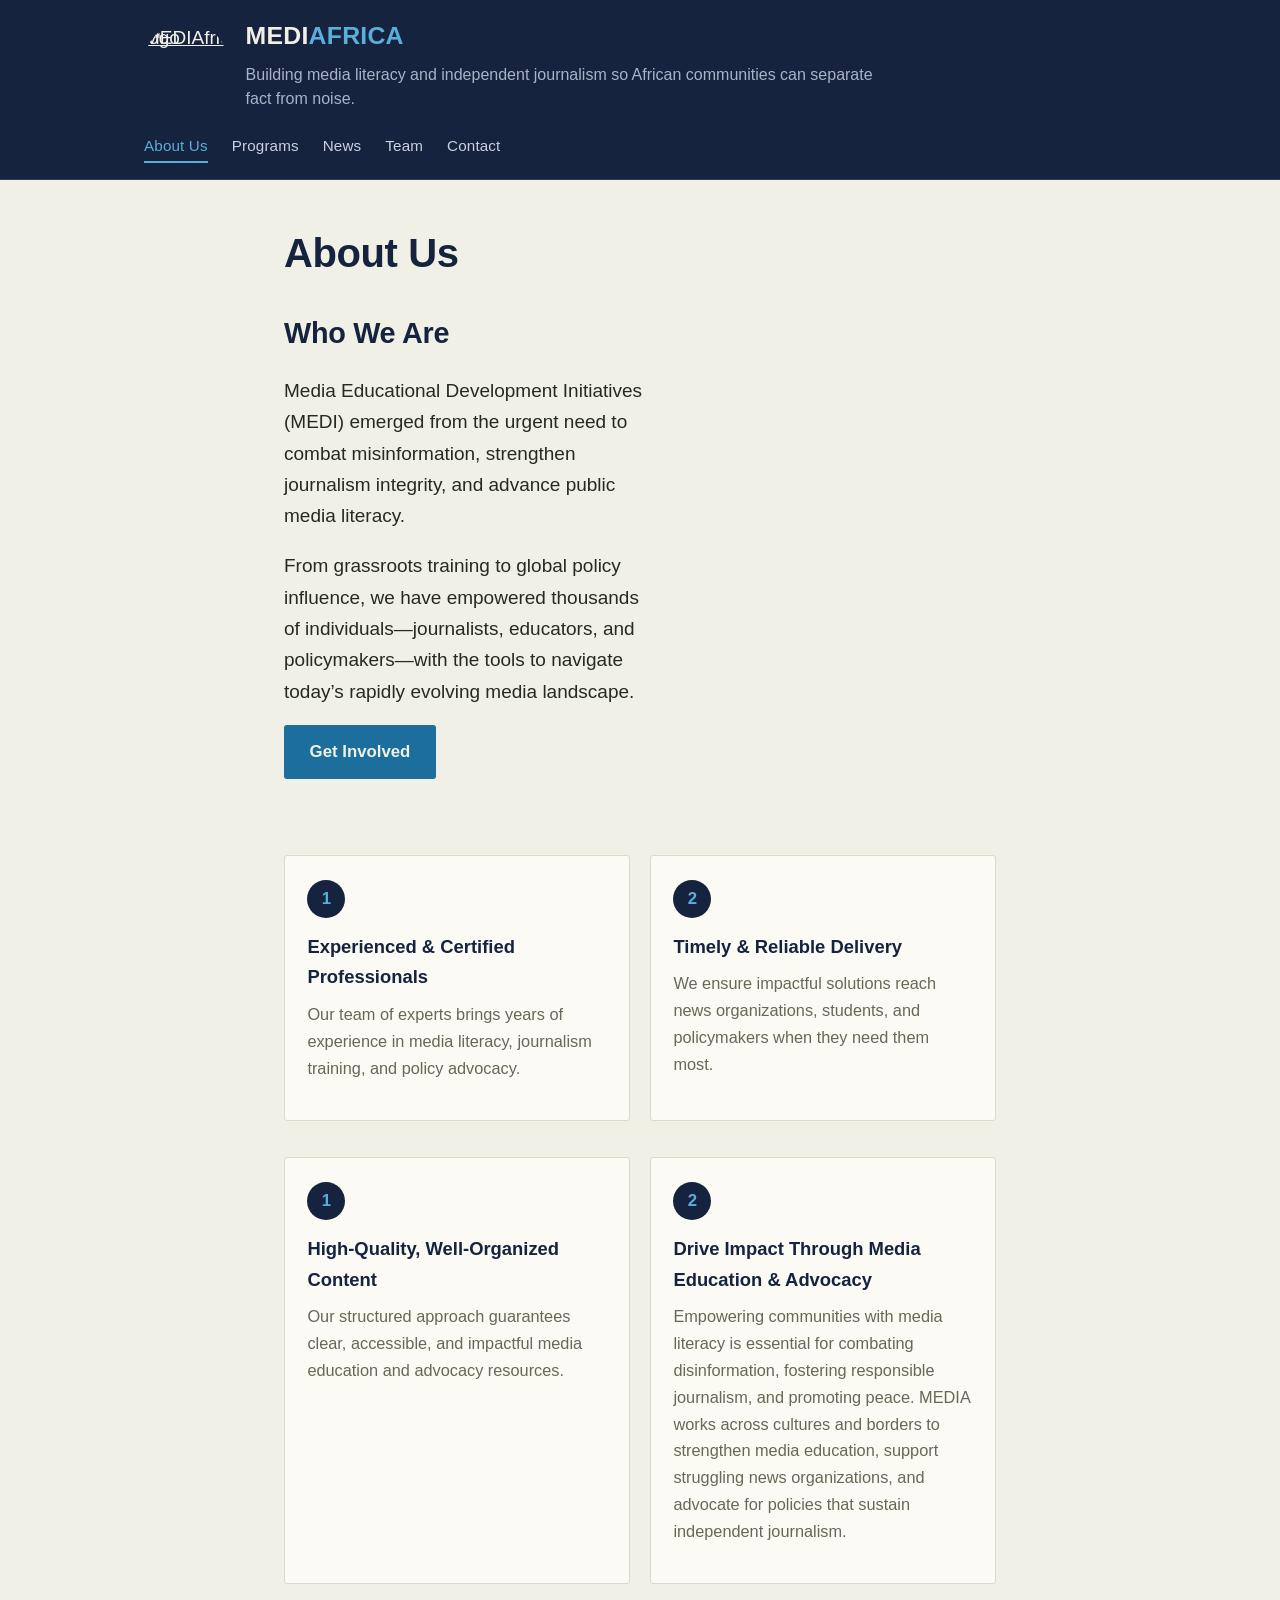
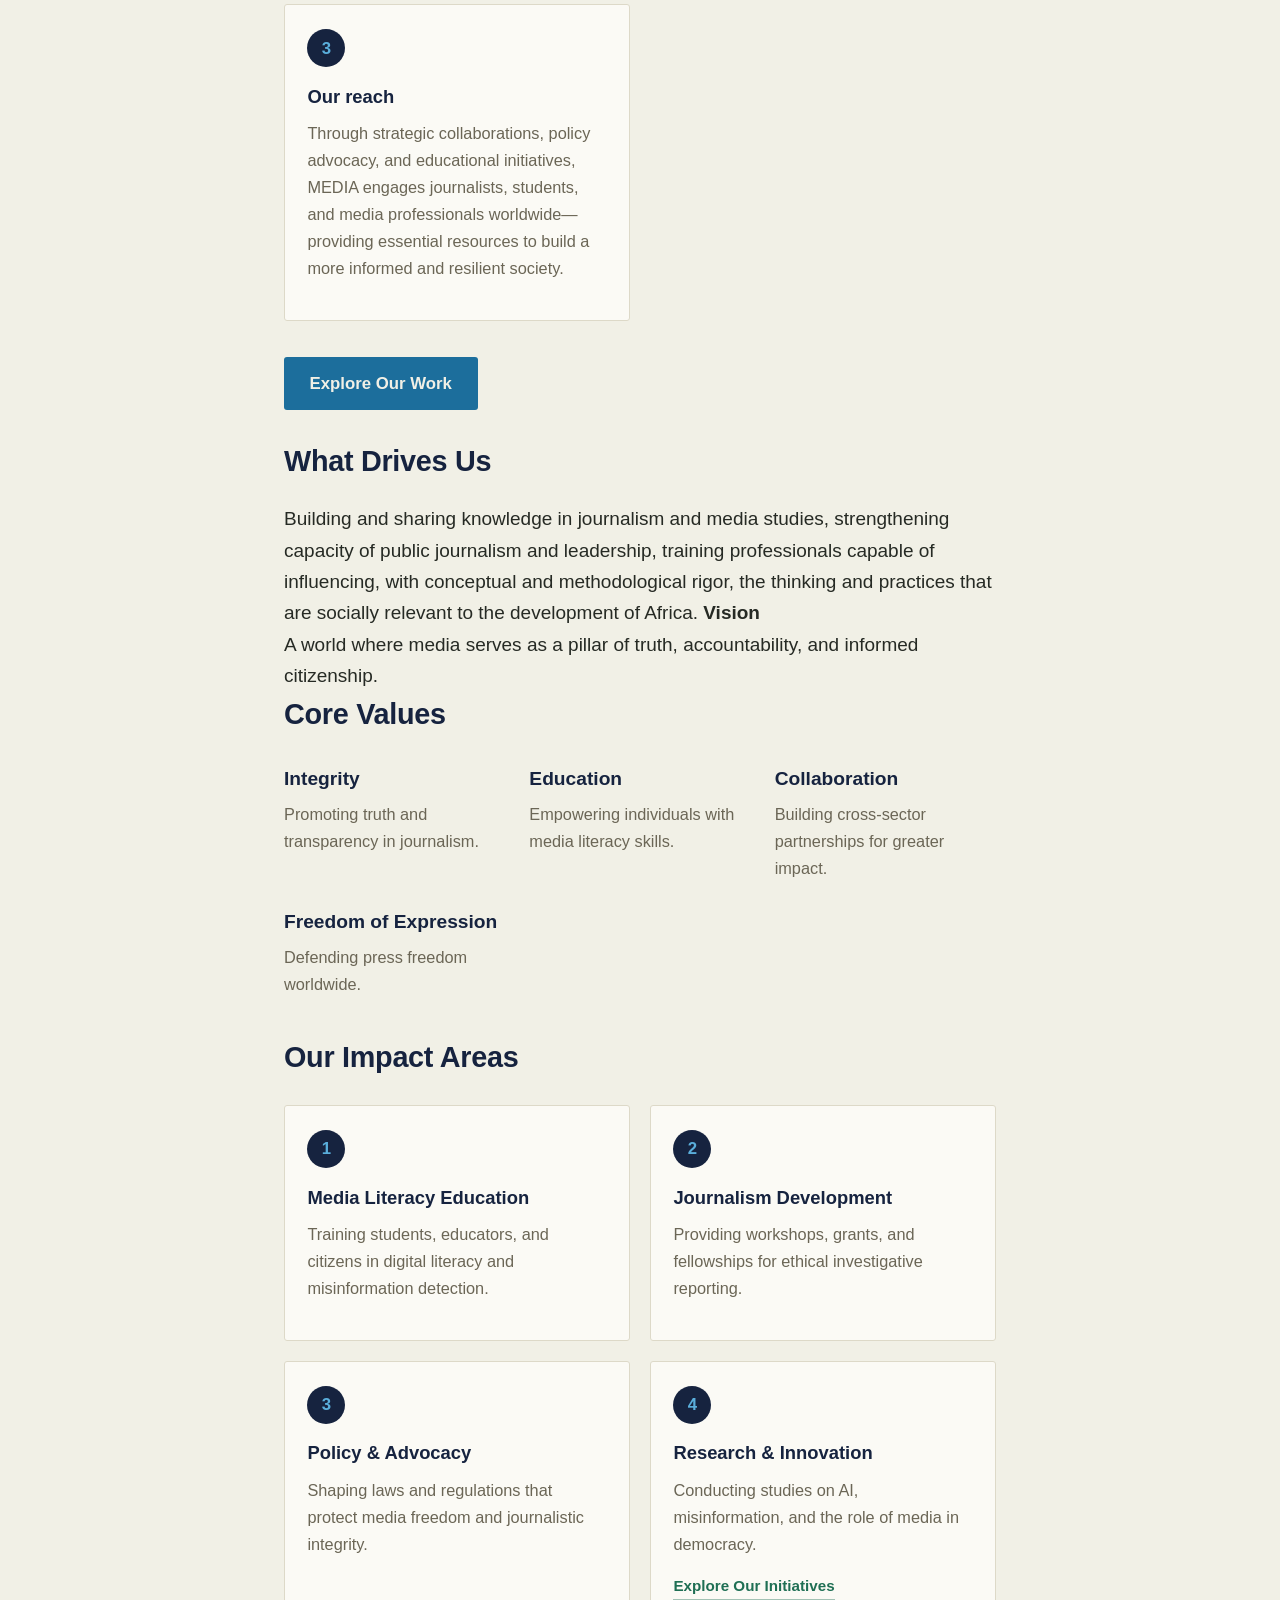
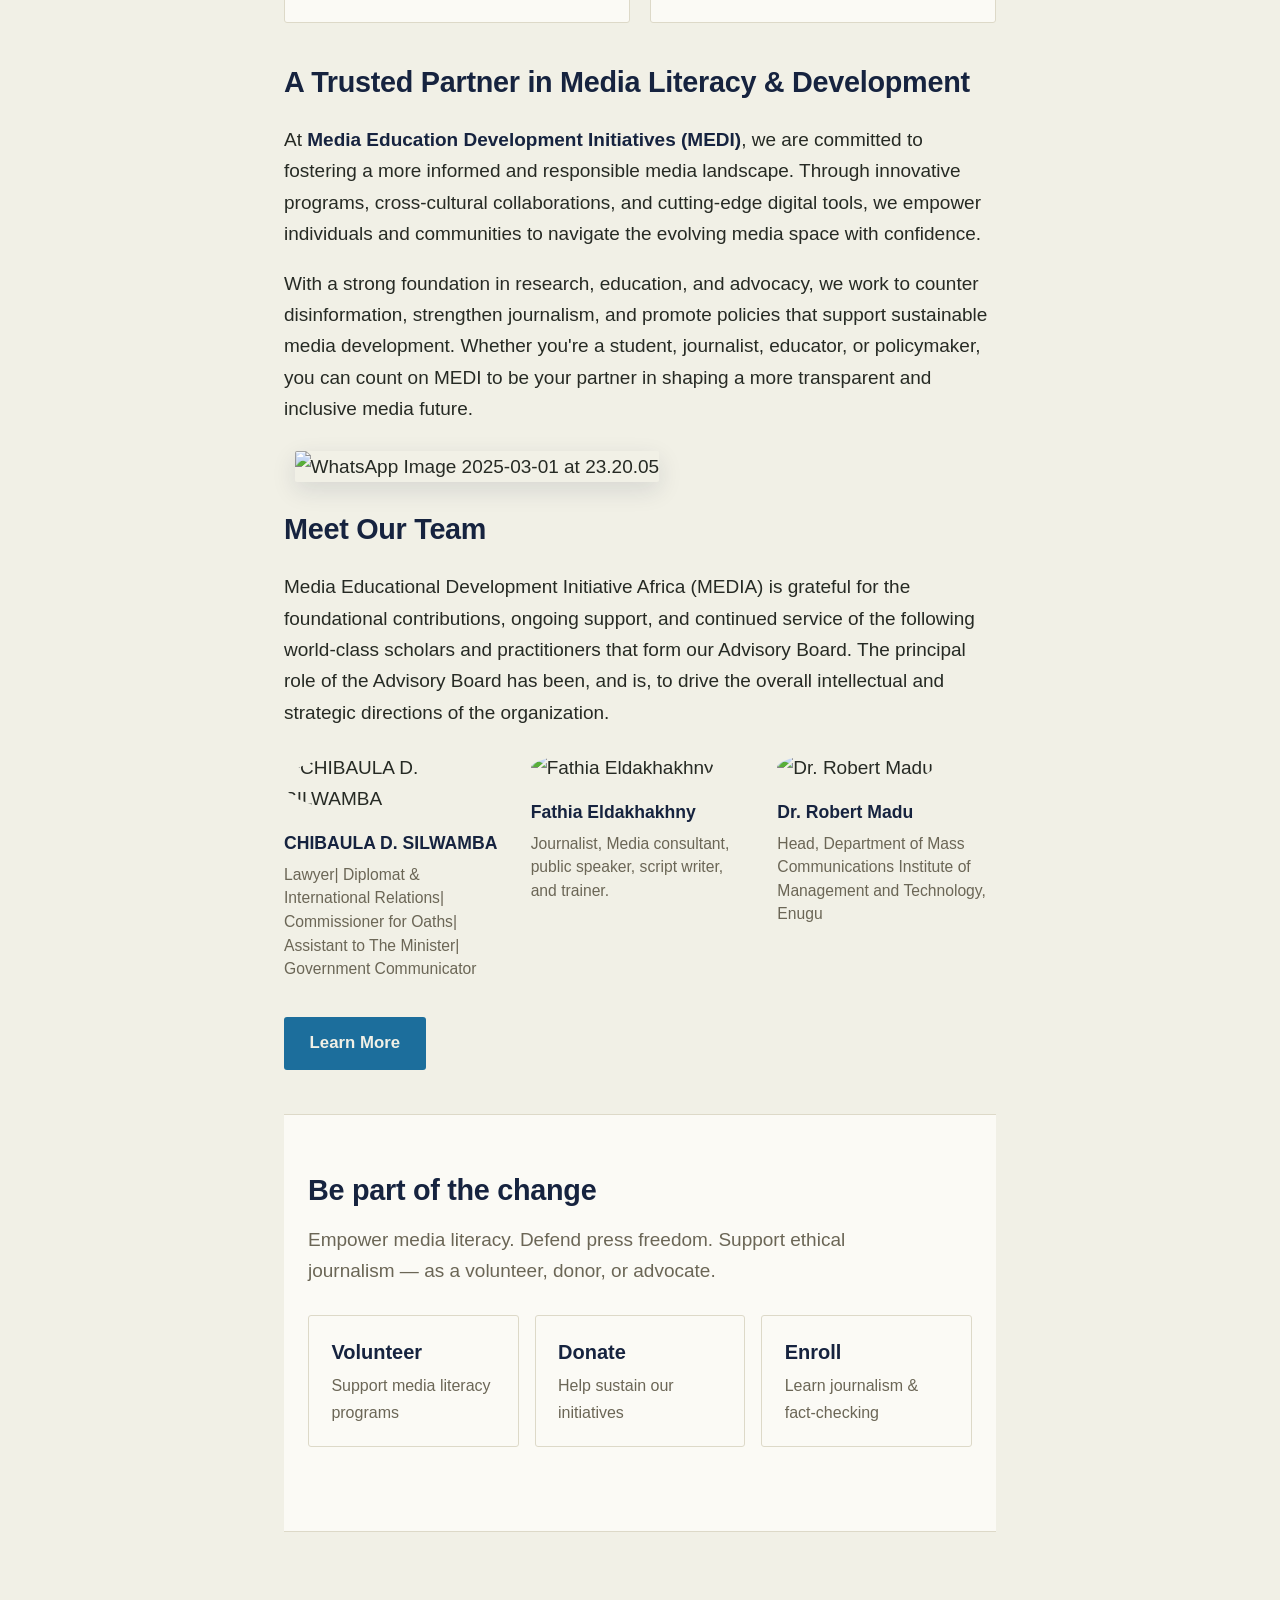
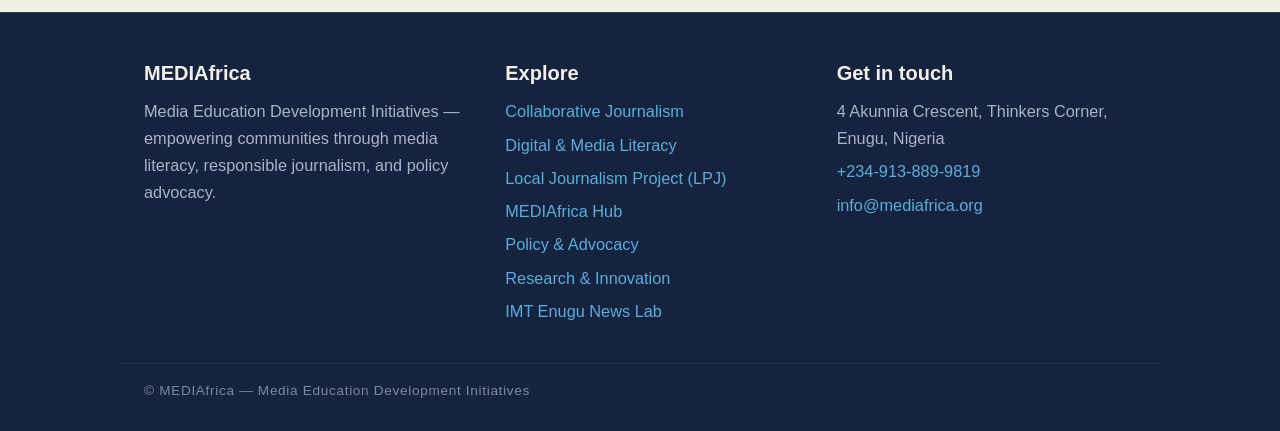
==== about-us.html @ 3cecda13 "Add files via upload" ====
<!DOCTYPE html>
<html lang="en">
<head>
<meta charset="UTF-8">
<meta name="viewport" content="width=device-width, initial-scale=1.0">
<link rel="icon" type="image/png" sizes="32x32" href="favicon-32.png">
<link rel="icon" type="image/png" sizes="16x16" href="favicon-16.png">
<link rel="apple-touch-icon" sizes="180x180" href="apple-touch-icon.png">
<link rel="icon" type="image/png" sizes="192x192" href="favicon-192.png">
<link rel="icon" type="image/png" sizes="512x512" href="favicon-512.png">
<title>About Us · Media Africa</title>
<link rel="stylesheet" href="style.css">
</head>
<body>
<header class="site-header">
<div class="header-inner">
<a class="site-logo-link" href="index.html"><img src="assets/logo.png" alt="MEDIAfrica logo" class="site-logo"></a>
<div class="header-text">
<a class="site-title" href="index.html">MEDI<span class="accent">AFRICA</span></a>
<p class="site-tagline">Building media literacy and independent journalism so African communities can separate fact from noise.</p>
</div>
</div>
<nav class="site-nav">
<a href="about-us.html" class="active">About Us</a>
<a href="program.html">Programs</a>
<a href="news-and-blogs.html">News</a>
<a href="team.html">Team</a>
<a href="contact-us.html">Contact</a>
</nav>
</header>
<main>
<h1>About Us</h1>
					<div class="about-split">
<div class="about-text">
<h2>Who We Are</h2>
<p>Media Educational Development Initiatives (MEDI) emerged from the urgent need to combat misinformation, strengthen journalism integrity, and advance public media literacy.</p><p>From grassroots training to global policy influence, we have empowered thousands of individuals—journalists, educators, and policymakers—with the tools to navigate today’s rapidly evolving media landscape.</p>		
					<a href="contact-us.html">Get Involved</a>
</div>
<img src="media/elementor/thumbs/WhatsApp-Image-2025-03-02-at-15.59.47-2-r2buzsjukp4lnw5kr2ufbykk2mxo2aafr9g2szs1pu.jpeg" alt="" loading="lazy">
</div>
<div class="feature-grid">
<div class="feature-card"><span class="badge">1</span><h4>Experienced & Certified Professionals</h4><p>Our team of experts brings years of experience in media literacy, journalism training, and policy advocacy.</p></div>
<div class="feature-card"><span class="badge">2</span><h4>Timely & Reliable Delivery</h4><p>We ensure impactful solutions reach news organizations, students, and policymakers when they need them most.</p></div>
</div>
<div class="feature-grid">
<div class="feature-card"><span class="badge">1</span><h4>High-Quality, Well-Organized Content</h4><p>Our structured approach guarantees clear, accessible, and impactful media education and advocacy resources.</p></div>
<div class="feature-card"><span class="badge">2</span><h4>Drive Impact Through Media Education & Advocacy</h4><p>Empowering communities with media literacy is essential for combating disinformation, fostering responsible journalism, and promoting peace. MEDIA works across cultures and borders to strengthen media education, support struggling news organizations, and advocate for policies that sustain independent journalism.</p></div>
<div class="feature-card"><span class="badge">3</span><h4>Our reach</h4><p>Through strategic collaborations, policy advocacy, and educational initiatives, MEDIA engages journalists, students, and media professionals worldwide—providing essential resources to build a more informed and resilient society.</p></div>
</div>
					<a href="contact-us.html">
									Explore Our Work
					</a>
					<h2>What Drives Us</h2>				
					Building and sharing knowledge in journalism and media studies, strengthening capacity of public journalism and leadership, training professionals capable of influencing, with conceptual and methodological rigor, the thinking and practices that are socially relevant to the development of Africa.
					 <b>Vision </b>  <br> A world where media serves as a pillar of truth, accountability, and informed citizenship.				
					<h2>Core Values</h2>				
									<div class="icon-grid">
<div class="icon-item"><h3>Integrity</h3><p>Promoting truth and transparency in journalism.</p></div>
<div class="icon-item"><h3>Education</h3><p>Empowering individuals with media literacy skills.</p></div>
<div class="icon-item"><h3>Collaboration</h3><p>Building cross-sector partnerships for greater impact.</p></div>
<div class="icon-item"><h3>Freedom of Expression</h3><p>Defending press freedom worldwide.</p></div>
</div>
<h2>Our Impact Areas</h2>				
					<div class="feature-grid">
<div class="feature-card"><span class="badge">1</span><h4>Media Literacy Education</h4><p>Training students, educators, and citizens in digital literacy and misinformation detection.</p></div>
<div class="feature-card"><span class="badge">2</span><h4>Journalism Development</h4><p>Providing workshops, grants, and fellowships for ethical investigative reporting.</p></div>
<div class="feature-card"><span class="badge">3</span><h4>Policy & Advocacy</h4><p>Shaping laws and regulations that protect media freedom and journalistic integrity.</p></div>
<div class="feature-card"><span class="badge">4</span><h4>Research & Innovation</h4><p>Conducting studies on AI, misinformation, and the role of media in democracy.</p><a href="program.html">Explore Our Initiatives</a></div>
</div>
<h2>A Trusted Partner in Media Literacy & Development</h2>				
		<p>At <strong>Media Education Development Initiatives (MEDI)</strong>, we are committed to fostering a more informed and responsible media landscape. Through innovative programs, cross-cultural collaborations, and cutting-edge digital tools, we empower individuals and communities to navigate the evolving media space with confidence.</p><p>With a strong foundation in research, education, and advocacy, we work to counter disinformation, strengthen journalism, and promote policies that support sustainable media development. Whether you're a student, journalist, educator, or policymaker, you can count on MEDI to be your partner in shaping a more transparent and inclusive media future.</p> 		
															<img src="media/elementor/thumbs/WhatsApp-Image-2025-03-01-at-23.20.05-r2buzosiwtv0mm6xrqg9bwoezzse1rapamp2fygs3q.jpeg" title="WhatsApp Image 2025-03-01 at 23.20.05" alt="WhatsApp Image 2025-03-01 at 23.20.05" loading="lazy" />															
					<h2>Meet Our Team</h2>				
					Media Educational Development Initiative Africa (MEDIA) is grateful for the foundational contributions, ongoing support, and continued service of the following world-class scholars and practitioners that form our Advisory Board. The principal role of the Advisory Board has been, and is, to drive the overall intellectual and strategic directions of the organization.				
															<div class="people-grid">
<div class="people-card"><img src="media/2025/04/unnamed-1-150x150.png" alt="CHIBAULA D. SILWAMBA" loading="lazy"><h4>CHIBAULA D. SILWAMBA</h4><p>Lawyer| Diplomat & International Relations| Commissioner for Oaths| Assistant to The Minister| Government Communicator</p></div>
<div class="people-card"><img src="media/2025/04/unnamed-150x150.png" alt="Fathia Eldakhakhny" loading="lazy"><h4>Fathia Eldakhakhny</h4><p>Journalist, Media consultant, public speaker, script writer, and trainer.</p></div>
<div class="people-card"><img src="media/2025/04/image-1.png" alt="Dr. Robert Madu" loading="lazy"><h4>Dr. Robert Madu</h4><p>Head, Department of Mass Communications Institute of Management and Technology, Enugu</p></div>
</div>
<a href="team.html">
									Learn More
					</a>
					<div class="get-involved">
<div class="get-involved-inner">
<h2>Be part of the change</h2>
<p>Empower media literacy. Defend press freedom. Support ethical journalism &mdash; as a volunteer, donor, or advocate.</p>
<div class="cta-grid">
<a href="contact-us.html"><h3>Volunteer</h3><p>Support media literacy programs</p></a>
<a href="contact-us.html"><h3>Donate</h3><p>Help sustain our initiatives</p></a>
<a href="contact-us.html"><h3>Enroll</h3><p>Learn journalism &amp; fact-checking</p></a>
</div>
</div>
</div>
</main>
<footer class="site-footer">
<div class="footer-inner">
<div>
<h5>MEDIA<span style="color:var(--gold)">frica</span></h5>
<p>Media Education Development Initiatives &mdash; empowering communities through media literacy, responsible journalism, and policy advocacy.</p>
</div>
<div>
<h5>Explore</h5>
<p><a href="collaborative-journalism.html">Collaborative Journalism</a></p>
<p><a href="digital-and-media-literacy.html">Digital &amp; Media Literacy</a></p>
<p><a href="local-journalism-project-lpj.html">Local Journalism Project (LPJ)</a></p>
<p><a href="mediafrica-hub.html">MEDIAfrica Hub</a></p>
<p><a href="policy-advocacy.html">Policy &amp; Advocacy</a></p>
<p><a href="research-innovation.html">Research &amp; Innovation</a></p>
<p><a href="blog-imt-enugu-gets-news-lab-soon.html">IMT Enugu News Lab</a></p>
</div>
<div>
<h5>Get in touch</h5>
<p>4 Akunnia Crescent, Thinkers Corner, Enugu, Nigeria</p>
<p><a href="tel:+2349138899819">+234-913-889-9819</a></p>
<p><a href="mailto:info@mediafrica.org">info@mediafrica.org</a></p>
</div>
</div>
<div class="footer-bottom">&copy; MEDIAfrica &mdash; Media Education Development Initiatives</div>
</footer>
</body>
</html>
---- style.css ----
/* ============================================================
   MEDIAfrica — editorial identity
   Ink navy + deep sky blue accent + savanna green, on warm stone paper.
   Single system font (Avenir/Helvetica/Arial) — no external fonts, no gradients.
   ============================================================ */

:root {
  --ink: #16233F;
  --ink-2: #0F1A30;
  --paper: #F1F0E6;
  --paper-raised: #FBFAF5;
  --text: #262A24;
  --muted: #6B6656;
  --accent: #1C6E9C;
  --accent-light: #5AAEDB;
  --accent-deep: #0B567D;
  --green: #1F6F54;
  --rule: #DDD9C8;

  --font-display: 'Avenir Next', Avenir, 'Helvetica Neue', Helvetica, Arial, sans-serif;
  --font-body: 'Avenir Next', Avenir, 'Helvetica Neue', Helvetica, Arial, sans-serif;
  --font-mono: 'Avenir Next', Avenir, 'Helvetica Neue', Helvetica, Arial, sans-serif;

  --max-width: 760px;
}

* { box-sizing: border-box; }

html { scroll-behavior: smooth; }

body {
  margin: 0;
  font-family: var(--font-body);
  color: var(--text);
  background: var(--paper);
  line-height: 1.65;
  font-size: 19px;
}

a { color: inherit; }

/* ---------- Header ---------- */

header.site-header {
  background: var(--ink);
  color: var(--paper);
  position: sticky;
  top: 0;
  z-index: 20;
  border-bottom: 1px solid rgba(255,255,255,0.12);
}

.header-inner {
  max-width: 1040px;
  margin: 0 auto;
  padding: 1rem 1.5rem 0.75rem;
  display: flex;
  align-items: center;
  gap: 1.1rem;
}

.site-logo-link {
  flex-shrink: 0;
  display: block;
  line-height: 0;
}

.site-logo {
  width: 84px;
  height: 84px;
  border-radius: 50%;
  box-shadow: none;
  margin: 0;
  display: block;
}

.header-text { min-width: 0; }

a.site-title {
  display: inline-block;
  font-family: var(--font-display);
  font-weight: 700;
  font-size: 1.55rem;
  letter-spacing: 0.01em;
  text-decoration: none;
  color: var(--paper);
}

a.site-title .accent { color: var(--accent-light); }

p.site-tagline {
  margin: 0.4rem 0 0;
  font-family: var(--font-body);
  font-size: 1rem;
  width: 100%;
  max-width: 640px;
  line-height: 1.5;
  color: #A9B3C8;
}

nav.site-nav {
  max-width: 1040px;
  margin: 0 auto;
  padding: 0.6rem 1.5rem 1rem;
  display: flex;
  flex-wrap: wrap;
  gap: 0.4rem 1.5rem;
}

nav.site-nav a {
  font-family: var(--font-body);
  font-size: 0.95rem;
  font-weight: 500;
  letter-spacing: 0.01em;
  text-decoration: none;
  color: #C9D0DE;
  padding-bottom: 3px;
  border-bottom: 2px solid transparent;
  transition: color 0.15s ease, border-color 0.15s ease;
}

nav.site-nav a:hover,
nav.site-nav a:focus-visible {
  color: var(--accent-light);
  border-color: var(--accent-light);
}

nav.site-nav a.active {
  color: var(--accent-light);
  border-color: var(--accent-light);
}

/* ---------- Hero (homepage only) ---------- */

section.hero {
  background: var(--ink);
  color: var(--paper);
  padding: 4.5rem 1.5rem 5rem;
}

.hero-inner {
  max-width: 760px;
  margin: 0 auto;
}

section.hero h1 {
  font-family: var(--font-display);
  font-size: clamp(1.9rem, 4.6vw, 2.7rem);
  font-weight: 400;
  line-height: 1.3;
  margin: 0 0 1.1rem;
}

section.hero p.hero-sub {
  font-size: 1.25rem;
  color: #CBD3E1;
  max-width: 46ch;
  margin: 0 0 2rem;
}

/* ---------- Main content typography ---------- */

main {
  max-width: var(--max-width);
  margin: 0 auto;
  padding: 2.5rem 1.5rem 5rem;
}

main > h1 {
  font-family: var(--font-display);
  font-weight: 700;
  font-size: clamp(2rem, 4.2vw, 2.5rem);
  color: var(--ink);
  margin: 0 0 1.5rem;
  letter-spacing: -0.01em;
}

main h2 {
  font-family: var(--font-display);
  font-weight: 700;
  font-size: 1.8rem;
  color: var(--ink);
  margin: 0 0 1.1rem;
  letter-spacing: -0.01em;
}

main h3.section-label {
  font-family: var(--font-mono);
  text-transform: uppercase;
  letter-spacing: 0.06em;
  font-weight: 500;
  font-size: 0.95rem;
  color: var(--green);
  margin: 2.25rem 0 1rem;
}

main h4 {
  font-family: var(--font-display);
  font-weight: 700;
  font-size: 1.2rem;
  color: var(--ink);
  margin: 1.75rem 0 0.5rem;
}

main p {
  margin: 0 0 1.15rem;
  color: var(--text);
}

main p b, main p strong {
  color: var(--ink);
}

main ul, main ol {
  margin: 0 0 1.15rem;
  padding-left: 1.3rem;
}

main li { margin-bottom: 0.4rem; }

main p a, main li a {
  color: var(--green);
  text-decoration: underline;
  text-decoration-color: rgba(31,111,84,0.35);
  text-underline-offset: 2px;
}

main p a:hover, main li a:hover {
  text-decoration-color: var(--green);
}

main blockquote {
  margin: 1.75rem 0;
  padding: 0.25rem 0 0.25rem 1.25rem;
  border-left: 3px solid var(--accent);
  font-family: var(--font-display);
  font-size: 1.25rem;
  color: var(--ink);
}

main img {
  max-width: 100%;
  height: auto;
  border-radius: 2px;
  box-shadow: 0 8px 24px rgba(22,35,63,0.12);
  margin: 0.5rem 0 1.5rem;
}

main iframe {
  width: 100%;
  height: 320px;
  border: none;
  border-radius: 2px;
  box-shadow: 0 8px 24px rgba(22,35,63,0.12);
  margin: 0.5rem 0 1.5rem;
}

/* CTA buttons — direct <a> children of main/hero/about-text act as buttons */
main > a,
.hero-inner > a,
.about-text > a {
  display: inline-flex;
  align-items: center;
  gap: 0.5rem;
  font-family: var(--font-body);
  font-weight: 600;
  font-size: 1.05rem;
  text-decoration: none;
  padding: 0.8rem 1.6rem;
  border-radius: 3px;
  margin: 0 0.6rem 1.75rem 0;
  background: var(--accent);
  color: var(--paper);
  transition: background 0.15s ease, transform 0.15s ease;
}

main > a:hover,
.hero-inner > a:hover,
.about-text > a:hover {
  background: var(--accent-deep);
  transform: translateY(-1px);
}

/* ---------- CTA card grid (Volunteer/Donate/Enroll, Call/Email/Address) ---------- */

.cta-grid {
  display: grid;
  grid-template-columns: repeat(auto-fit, minmax(200px, 1fr));
  gap: 1rem;
  margin: 0 0 2rem;
}

.cta-grid a {
  display: block;
  background: var(--paper-raised);
  border: 1px solid var(--rule);
  border-radius: 3px;
  padding: 1.25rem 1.4rem;
  text-decoration: none;
  transition: border-color 0.15s ease, transform 0.15s ease;
}

.cta-grid a:hover {
  border-color: var(--accent);
  transform: translateY(-2px);
}

.cta-grid h3 {
  font-family: var(--font-display);
  font-weight: 700;
  font-size: 1.25rem;
  color: var(--ink);
  margin: 0 0 0.3rem;
}

.cta-grid p {
  font-size: 1rem;
  color: var(--muted);
  margin: 0;
}

/* ---------- Feature grid (numbered cards: programs, focus areas, etc.) ---------- */

.feature-grid {
  display: grid;
  grid-template-columns: repeat(auto-fit, minmax(230px, 1fr));
  gap: 1.25rem;
  margin: 1.5rem 0 2.25rem;
}

.feature-card {
  background: var(--paper-raised);
  border: 1px solid var(--rule);
  border-radius: 3px;
  padding: 1.5rem 1.4rem 1.4rem;
  display: flex;
  flex-direction: column;
}

.feature-card .badge {
  width: 38px;
  height: 38px;
  border-radius: 50%;
  background: var(--ink);
  color: var(--accent-light);
  font-family: var(--font-display);
  font-weight: 700;
  font-size: 1.05rem;
  display: flex;
  align-items: center;
  justify-content: center;
  margin-bottom: 0.9rem;
}

.feature-card h4 {
  font-family: var(--font-display);
  font-weight: 700;
  font-size: 1.15rem;
  color: var(--ink);
  margin: 0 0 0.5rem;
}

.feature-card p {
  font-size: 1.02rem;
  color: var(--muted);
  margin: 0 0 1rem;
  flex-grow: 1;
}

.feature-card a {
  align-self: flex-start;
  font-family: var(--font-body);
  font-weight: 600;
  font-size: 0.95rem;
  color: var(--green);
  text-decoration: none;
  border-bottom: 1px solid rgba(31,111,84,0.4);
}

.feature-card a:hover { border-color: var(--green); }

/* ---------- Icon grid (values, principles — no button) ---------- */

.icon-grid {
  display: grid;
  grid-template-columns: repeat(auto-fit, minmax(200px, 1fr));
  gap: 1.5rem;
  margin: 1.5rem 0 2.25rem;
}

.icon-grid .icon-item h3 {
  font-family: var(--font-display);
  font-weight: 700;
  font-size: 1.2rem;
  color: var(--ink);
  margin: 0 0 0.4rem;
  padding: 0;
}

.icon-grid .icon-item p {
  font-size: 1.02rem;
  color: var(--muted);
  margin: 0;
}

/* ---------- People grid (team, advisory board) ---------- */

.people-grid {
  display: grid;
  grid-template-columns: repeat(auto-fit, minmax(190px, 1fr));
  gap: 1.75rem;
  margin: 1.5rem 0 2.25rem;
}

.people-card img {
  width: 84px;
  height: 84px;
  border-radius: 50%;
  object-fit: cover;
  box-shadow: none;
  margin: 0 0 0.9rem;
}

.people-card h4 {
  font-family: var(--font-display);
  font-weight: 700;
  font-size: 1.1rem;
  color: var(--ink);
  margin: 0 0 0.3rem;
}

.people-card p {
  font-size: 0.98rem;
  color: var(--muted);
  margin: 0;
  line-height: 1.5;
}

/* ---------- About split (text + image, two columns) ---------- */

.about-split {
  display: grid;
  grid-template-columns: 1.1fr 0.9fr;
  gap: 2.5rem;
  align-items: center;
  margin: 0.5rem 0 3rem;
}

.about-split img {
  margin: 0;
  width: 100%;
}

.about-split .about-text h2 { margin-top: 0; }

@media (max-width: 720px) {
  .about-split { grid-template-columns: 1fr; }
}

/* ---------- Get Involved band (shared component, once per page) ---------- */

.get-involved {
  background: var(--paper-raised);
  border-top: 1px solid var(--rule);
  border-bottom: 1px solid var(--rule);
  padding: 3.25rem 1.5rem;
  margin-top: 1rem;
}

.get-involved-inner {
  max-width: var(--max-width);
  margin: 0 auto;
}

.get-involved h2 { margin-bottom: 0.6rem; }

.get-involved > .get-involved-inner > p {
  color: var(--muted);
  max-width: 55ch;
  margin: 0 0 1.75rem;
}

/* ---------- Social row ---------- */

.social-row {
  display: flex;
  gap: 0.75rem;
  margin: 0.75rem 0 2rem;
}

.social-link {
  display: flex;
  align-items: center;
  justify-content: center;
  width: 38px;
  height: 38px;
  border-radius: 50%;
  background: var(--paper-raised);
  border: 1px solid var(--rule);
  color: var(--ink);
  transition: background 0.15s ease, color 0.15s ease;
}

.social-link svg { width: 17px; height: 17px; fill: currentColor; }

.social-link:hover {
  background: var(--ink);
  color: var(--accent-light);
}

/* ---------- FAQ (native accordion, no JS required) ---------- */

.faq-list {
  margin: 1rem 0 2rem;
}

.faq-item {
  border-bottom: 1px solid var(--rule);
  padding: 1rem 0;
}

.faq-item summary {
  font-family: var(--font-display);
  font-weight: 700;
  font-size: 1.15rem;
  color: var(--ink);
  cursor: pointer;
  list-style: none;
}

.faq-item summary::-webkit-details-marker { display: none; }

.faq-item summary::before {
  content: "+";
  display: inline-block;
  width: 1.1em;
  color: var(--accent);
  font-weight: 700;
}

.faq-item[open] summary::before { content: "\2212"; }

.faq-item p {
  margin: 0.75rem 0 0 1.6rem;
  color: var(--muted);
  font-size: 1.05rem;
}

/* ---------- Footer ---------- */

footer.site-footer {
  background: var(--ink);
  color: #C9D0DE;
  border-top: 1px solid rgba(255,255,255,0.12);
}

.footer-inner {
  max-width: 1040px;
  margin: 0 auto;
  padding: 2.75rem 1.5rem 2rem;
  display: grid;
  grid-template-columns: 1.1fr 1fr 1fr;
  gap: 2rem;
}

.footer-inner h5 {
  font-family: var(--font-display);
  color: var(--paper);
  font-size: 1.25rem;
  margin: 0 0 0.5rem;
}

.footer-logo {
  width: 48px;
  height: 48px;
  border-radius: 50%;
  box-shadow: none;
  margin: 0 0 0.75rem;
}

.footer-inner p {
  font-size: 1.02rem;
  margin: 0 0 0.4rem;
  color: #A9B3C8;
}

.footer-inner a {
  color: var(--accent-light);
  text-decoration: none;
}

.footer-bottom {
  max-width: 1040px;
  margin: 0 auto;
  padding: 1rem 1.5rem 1.75rem;
  font-family: var(--font-mono);
  font-size: 0.85rem;
  letter-spacing: 0.05em;
  color: #7C88A3;
  border-top: 1px solid rgba(255,255,255,0.08);
}

/* ---------- Responsive ---------- */

@media (max-width: 640px) {
  nav.site-nav { gap: 0.3rem 0.9rem; }
  .footer-inner { grid-template-columns: 1fr; }
  section.hero { padding: 3.25rem 1.25rem 3.5rem; }
}

/* ---------- Accessibility ---------- */

a:focus-visible, button:focus-visible, summary:focus-visible {
  outline: 2px solid var(--accent);
  outline-offset: 2px;
}

@media (prefers-reduced-motion: reduce) {
  html { scroll-behavior: auto; }
  * { transition: none !important; }
}
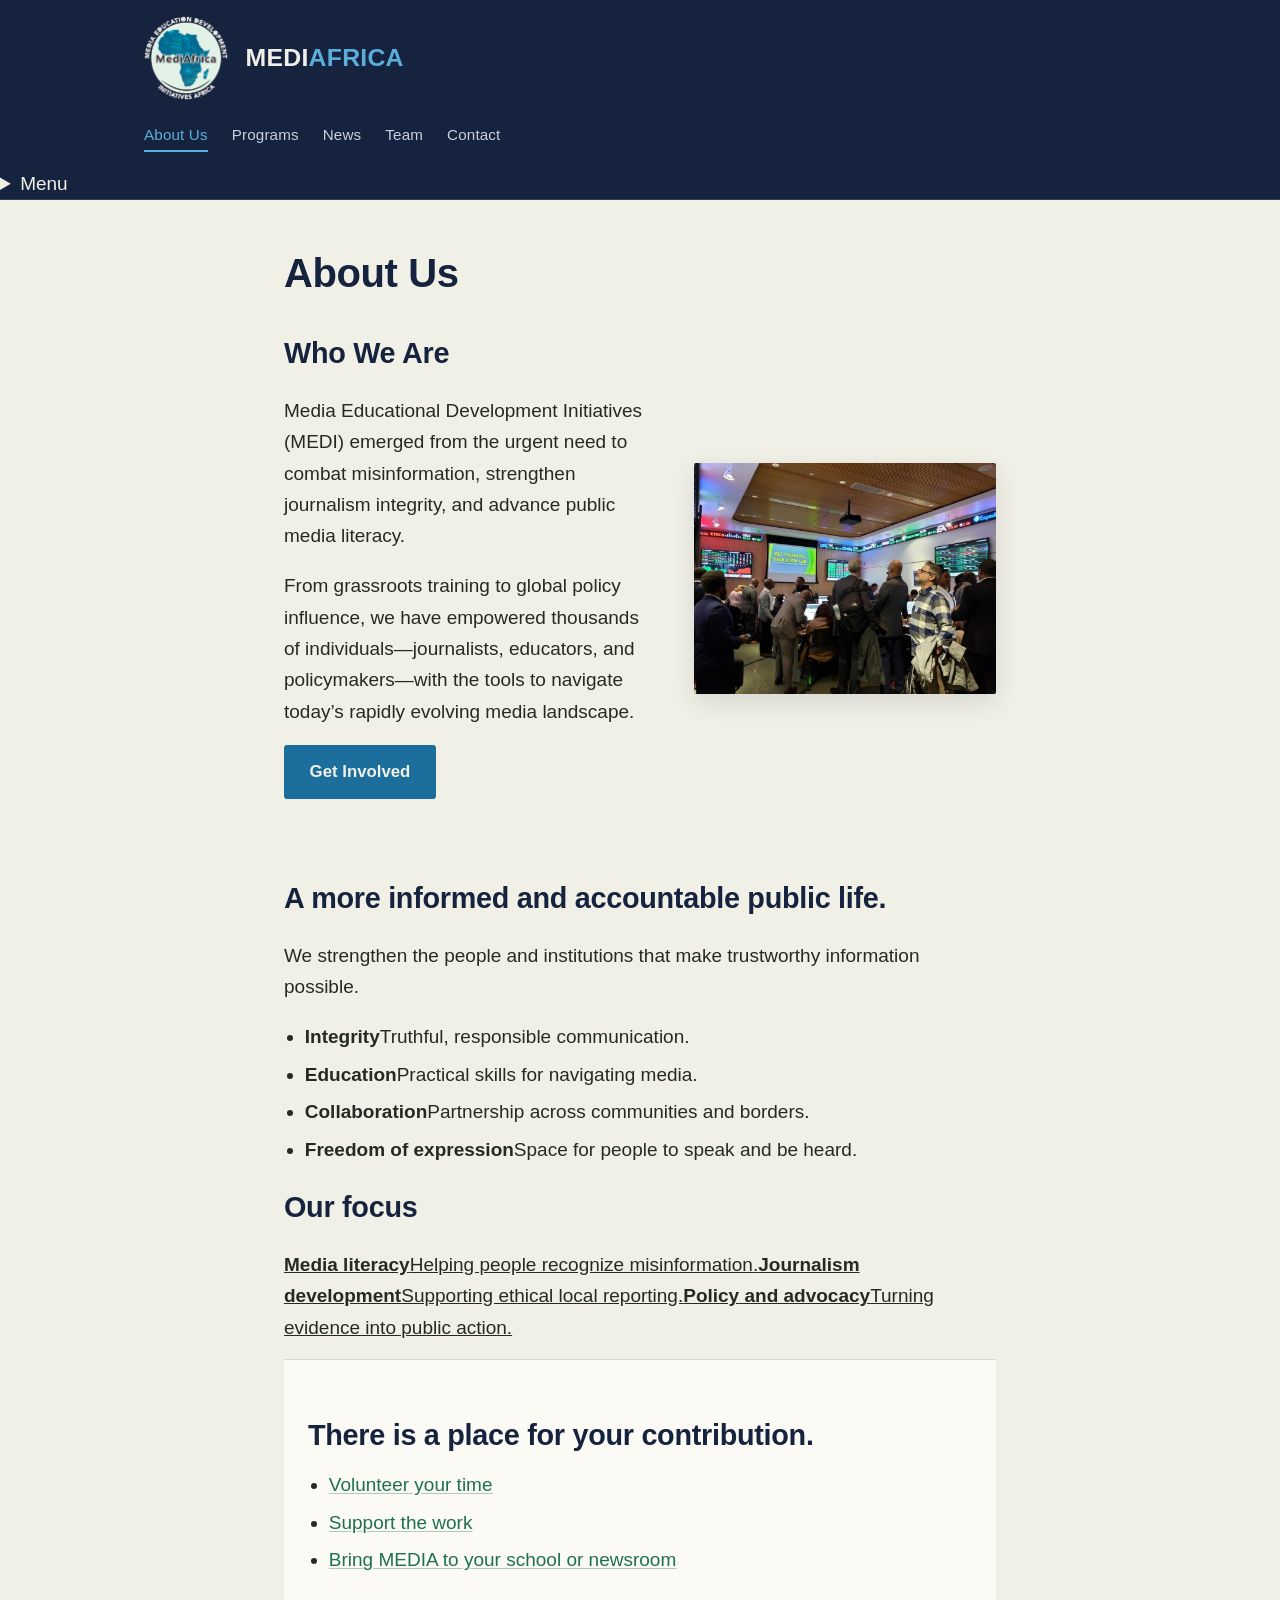
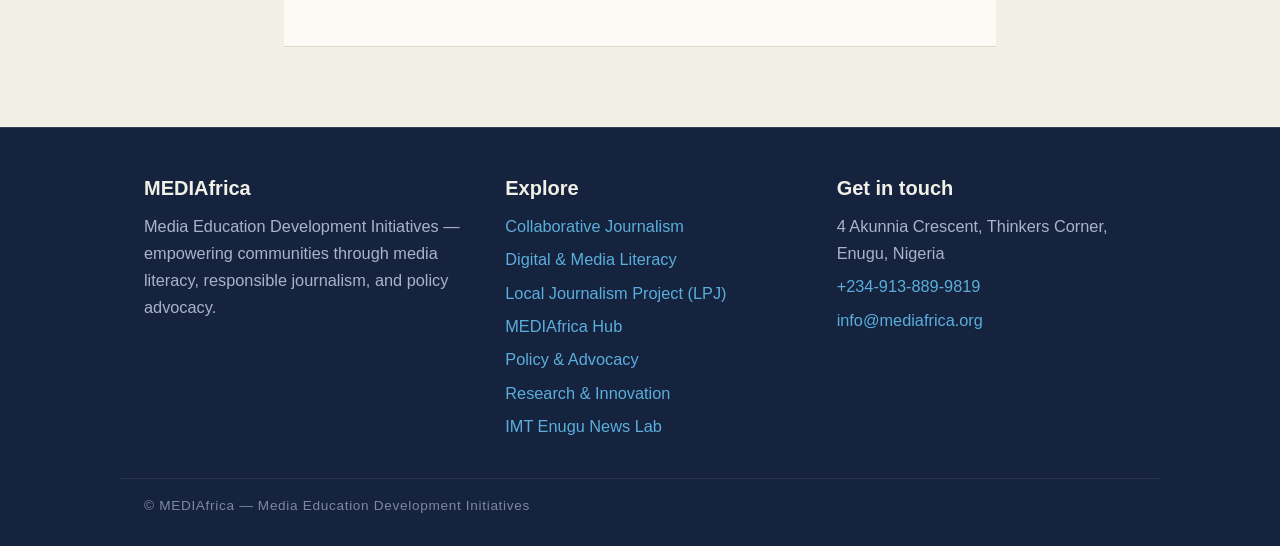
==== commit 0cd07847: "Update about-us.html" ====
--- a/about-us.html
+++ b/about-us.html
@@ -3,13 +3,14 @@
 <head>
 <meta charset="UTF-8">
 <meta name="viewport" content="width=device-width, initial-scale=1.0">
+<meta name="description" content="Learn about MEDIAfrica, a Nigerian nonprofit building media literacy, responsible journalism, and informed public life.">
 <link rel="icon" type="image/png" sizes="32x32" href="favicon-32.png">
 <link rel="icon" type="image/png" sizes="16x16" href="favicon-16.png">
 <link rel="apple-touch-icon" sizes="180x180" href="apple-touch-icon.png">
 <link rel="icon" type="image/png" sizes="192x192" href="favicon-192.png">
 <link rel="icon" type="image/png" sizes="512x512" href="favicon-512.png">
 <title>About Us · Media Africa</title>
-<link rel="stylesheet" href="style.css">
+<link rel="stylesheet" href="style.css?v=20260920-3">
 </head>
 <body>
 <header class="site-header">
@@ -17,7 +18,6 @@
 <a class="site-logo-link" href="index.html"><img src="assets/logo.png" alt="MEDIAfrica logo" class="site-logo"></a>
 <div class="header-text">
 <a class="site-title" href="index.html">MEDI<span class="accent">AFRICA</span></a>
-<p class="site-tagline">Building media literacy and independent journalism so African communities can separate fact from noise.</p>
 </div>
 </div>
 <nav class="site-nav">
@@ -27,6 +27,10 @@
 <a href="team.html">Team</a>
 <a href="contact-us.html">Contact</a>
 </nav>
+<details class="mobile-nav">
+<summary>Menu</summary>
+<div class="mobile-nav-links"><a href="about-us.html">About Us</a><a href="program.html">Programs</a><a href="news-and-blogs.html">News</a><a href="team.html">Team</a><a href="contact-us.html">Contact</a></div>
+</details>
 </header>
 <main>
 <h1>About Us</h1>
@@ -38,57 +42,16 @@
 </div>
 <img src="media/elementor/thumbs/WhatsApp-Image-2025-03-02-at-15.59.47-2-r2buzsjukp4lnw5kr2ufbykk2mxo2aafr9g2szs1pu.jpeg" alt="" loading="lazy">
 </div>
-<div class="feature-grid">
-<div class="feature-card"><span class="badge">1</span><h4>Experienced & Certified Professionals</h4><p>Our team of experts brings years of experience in media literacy, journalism training, and policy advocacy.</p></div>
-<div class="feature-card"><span class="badge">2</span><h4>Timely & Reliable Delivery</h4><p>We ensure impactful solutions reach news organizations, students, and policymakers when they need them most.</p></div>
-</div>
-<div class="feature-grid">
-<div class="feature-card"><span class="badge">1</span><h4>High-Quality, Well-Organized Content</h4><p>Our structured approach guarantees clear, accessible, and impactful media education and advocacy resources.</p></div>
-<div class="feature-card"><span class="badge">2</span><h4>Drive Impact Through Media Education & Advocacy</h4><p>Empowering communities with media literacy is essential for combating disinformation, fostering responsible journalism, and promoting peace. MEDIA works across cultures and borders to strengthen media education, support struggling news organizations, and advocate for policies that sustain independent journalism.</p></div>
-<div class="feature-card"><span class="badge">3</span><h4>Our reach</h4><p>Through strategic collaborations, policy advocacy, and educational initiatives, MEDIA engages journalists, students, and media professionals worldwide—providing essential resources to build a more informed and resilient society.</p></div>
-</div>
-					<a href="contact-us.html">
-									Explore Our Work
-					</a>
-					<h2>What Drives Us</h2>				
-					Building and sharing knowledge in journalism and media studies, strengthening capacity of public journalism and leadership, training professionals capable of influencing, with conceptual and methodological rigor, the thinking and practices that are socially relevant to the development of Africa.
-					 <b>Vision </b>  <br> A world where media serves as a pillar of truth, accountability, and informed citizenship.				
-					<h2>Core Values</h2>				
-									<div class="icon-grid">
-<div class="icon-item"><h3>Integrity</h3><p>Promoting truth and transparency in journalism.</p></div>
-<div class="icon-item"><h3>Education</h3><p>Empowering individuals with media literacy skills.</p></div>
-<div class="icon-item"><h3>Collaboration</h3><p>Building cross-sector partnerships for greater impact.</p></div>
-<div class="icon-item"><h3>Freedom of Expression</h3><p>Defending press freedom worldwide.</p></div>
-</div>
-<h2>Our Impact Areas</h2>				
-					<div class="feature-grid">
-<div class="feature-card"><span class="badge">1</span><h4>Media Literacy Education</h4><p>Training students, educators, and citizens in digital literacy and misinformation detection.</p></div>
-<div class="feature-card"><span class="badge">2</span><h4>Journalism Development</h4><p>Providing workshops, grants, and fellowships for ethical investigative reporting.</p></div>
-<div class="feature-card"><span class="badge">3</span><h4>Policy & Advocacy</h4><p>Shaping laws and regulations that protect media freedom and journalistic integrity.</p></div>
-<div class="feature-card"><span class="badge">4</span><h4>Research & Innovation</h4><p>Conducting studies on AI, misinformation, and the role of media in democracy.</p><a href="program.html">Explore Our Initiatives</a></div>
-</div>
-<h2>A Trusted Partner in Media Literacy & Development</h2>				
-		<p>At <strong>Media Education Development Initiatives (MEDI)</strong>, we are committed to fostering a more informed and responsible media landscape. Through innovative programs, cross-cultural collaborations, and cutting-edge digital tools, we empower individuals and communities to navigate the evolving media space with confidence.</p><p>With a strong foundation in research, education, and advocacy, we work to counter disinformation, strengthen journalism, and promote policies that support sustainable media development. Whether you're a student, journalist, educator, or policymaker, you can count on MEDI to be your partner in shaping a more transparent and inclusive media future.</p> 		
-															<img src="media/elementor/thumbs/WhatsApp-Image-2025-03-01-at-23.20.05-r2buzosiwtv0mm6xrqg9bwoezzse1rapamp2fygs3q.jpeg" title="WhatsApp Image 2025-03-01 at 23.20.05" alt="WhatsApp Image 2025-03-01 at 23.20.05" loading="lazy" />															
-					<h2>Meet Our Team</h2>				
-					Media Educational Development Initiative Africa (MEDIA) is grateful for the foundational contributions, ongoing support, and continued service of the following world-class scholars and practitioners that form our Advisory Board. The principal role of the Advisory Board has been, and is, to drive the overall intellectual and strategic directions of the organization.				
-															<div class="people-grid">
-<div class="people-card"><img src="media/2025/04/unnamed-1-150x150.png" alt="CHIBAULA D. SILWAMBA" loading="lazy"><h4>CHIBAULA D. SILWAMBA</h4><p>Lawyer| Diplomat & International Relations| Commissioner for Oaths| Assistant to The Minister| Government Communicator</p></div>
-<div class="people-card"><img src="media/2025/04/unnamed-150x150.png" alt="Fathia Eldakhakhny" loading="lazy"><h4>Fathia Eldakhakhny</h4><p>Journalist, Media consultant, public speaker, script writer, and trainer.</p></div>
-<div class="people-card"><img src="media/2025/04/image-1.png" alt="Dr. Robert Madu" loading="lazy"><h4>Dr. Robert Madu</h4><p>Head, Department of Mass Communications Institute of Management and Technology, Enugu</p></div>
-</div>
-<a href="team.html">
-									Learn More
-					</a>
+
+<section class="about-values">
+<div><h2>A more informed and accountable public life.</h2></div>
+<div><p>We strengthen the people and institutions that make trustworthy information possible.</p><ul class="editorial-list"><li><strong>Integrity</strong><span>Truthful, responsible communication.</span></li><li><strong>Education</strong><span>Practical skills for navigating media.</span></li><li><strong>Collaboration</strong><span>Partnership across communities and borders.</span></li><li><strong>Freedom of expression</strong><span>Space for people to speak and be heard.</span></li></ul></div>
+</section>
+<section class="about-areas"><h2>Our focus</h2><div class="editorial-list"><a href="digital-and-media-literacy.html"><strong>Media literacy</strong><span>Helping people recognize misinformation.</span></a><a href="collaborative-journalism.html"><strong>Journalism development</strong><span>Supporting ethical local reporting.</span></a><a href="policy-advocacy.html"><strong>Policy and advocacy</strong><span>Turning evidence into public action.</span></a></div></section>
 					<div class="get-involved">
 <div class="get-involved-inner">
-<h2>Be part of the change</h2>
-<p>Empower media literacy. Defend press freedom. Support ethical journalism &mdash; as a volunteer, donor, or advocate.</p>
-<div class="cta-grid">
-<a href="contact-us.html"><h3>Volunteer</h3><p>Support media literacy programs</p></a>
-<a href="contact-us.html"><h3>Donate</h3><p>Help sustain our initiatives</p></a>
-<a href="contact-us.html"><h3>Enroll</h3><p>Learn journalism &amp; fact-checking</p></a>
-</div>
+<h2>There is a place for your contribution.</h2>
+<ul class="cta-list"><li><a href="contact-us.html">Volunteer your time</a></li><li><a href="contact-us.html">Support the work</a></li><li><a href="contact-us.html">Bring MEDIA to your school or newsroom</a></li></ul>
 </div>
 </div>
 </main>
